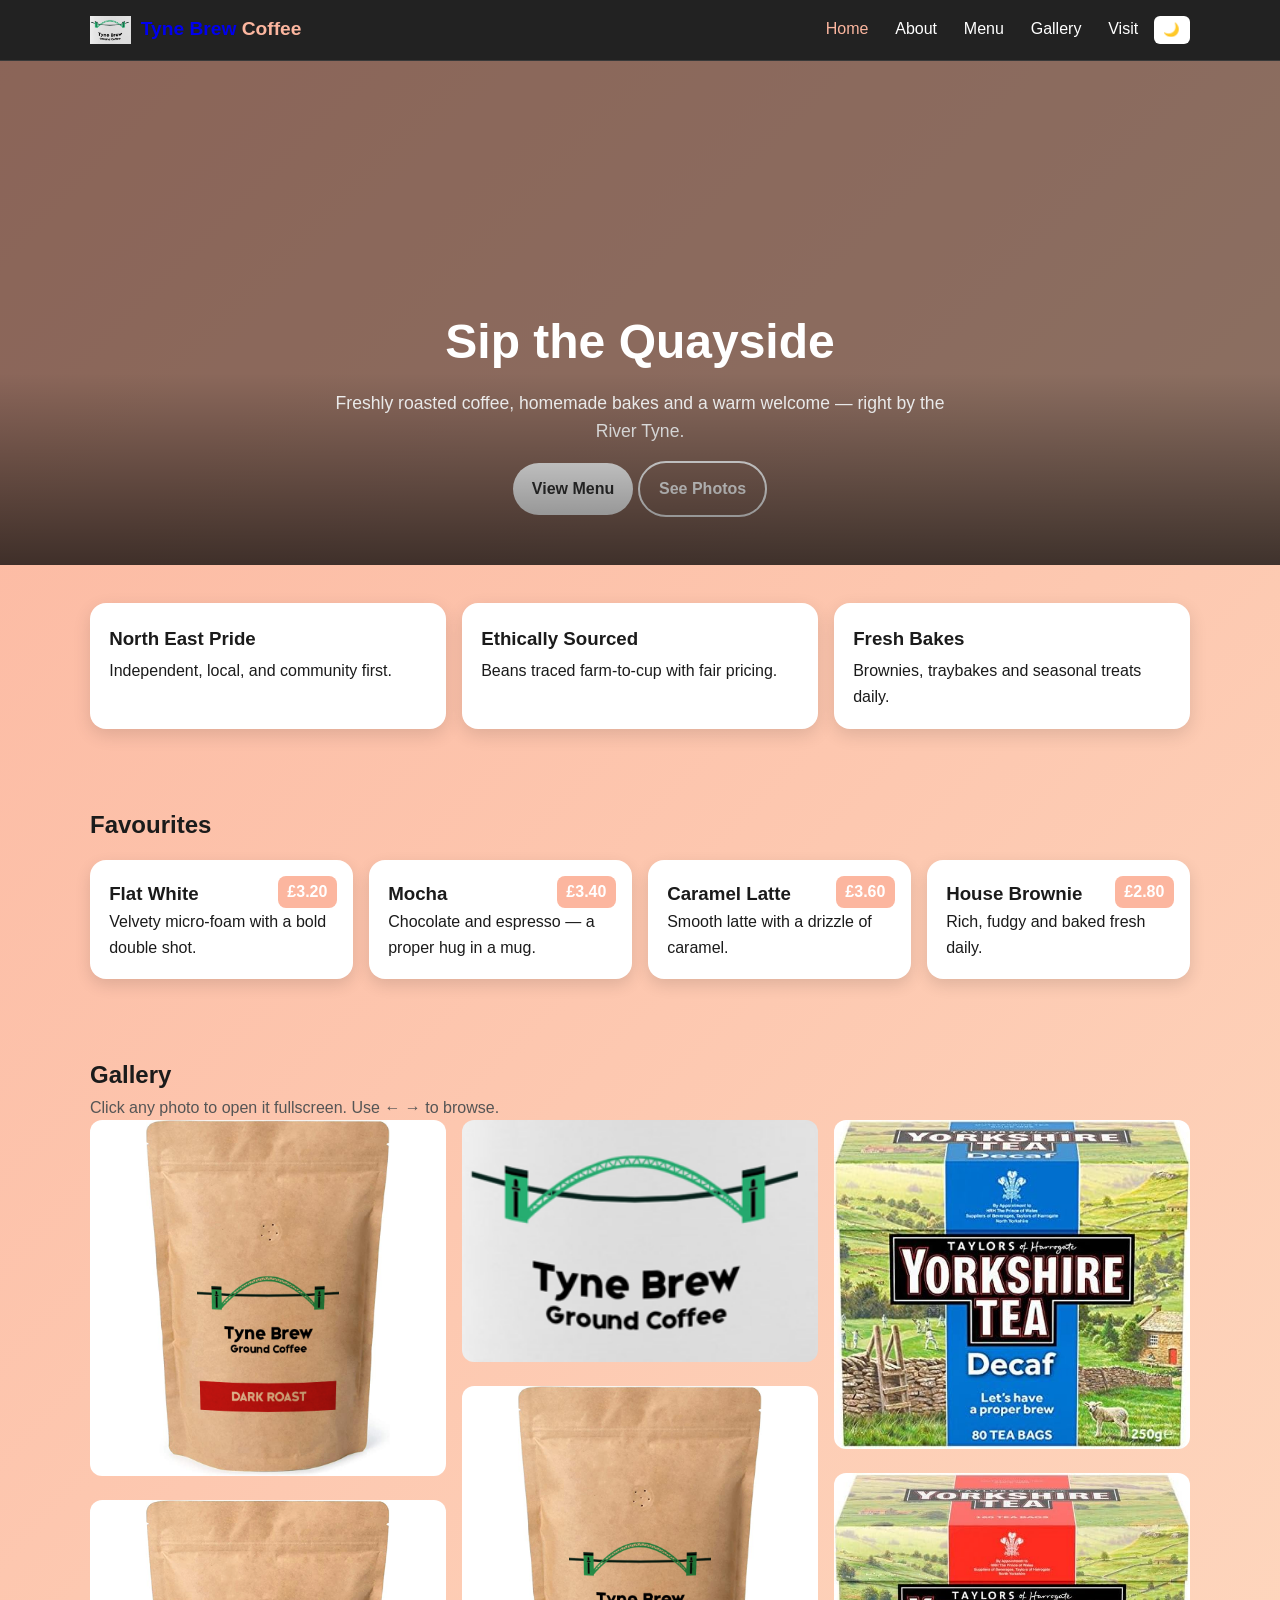
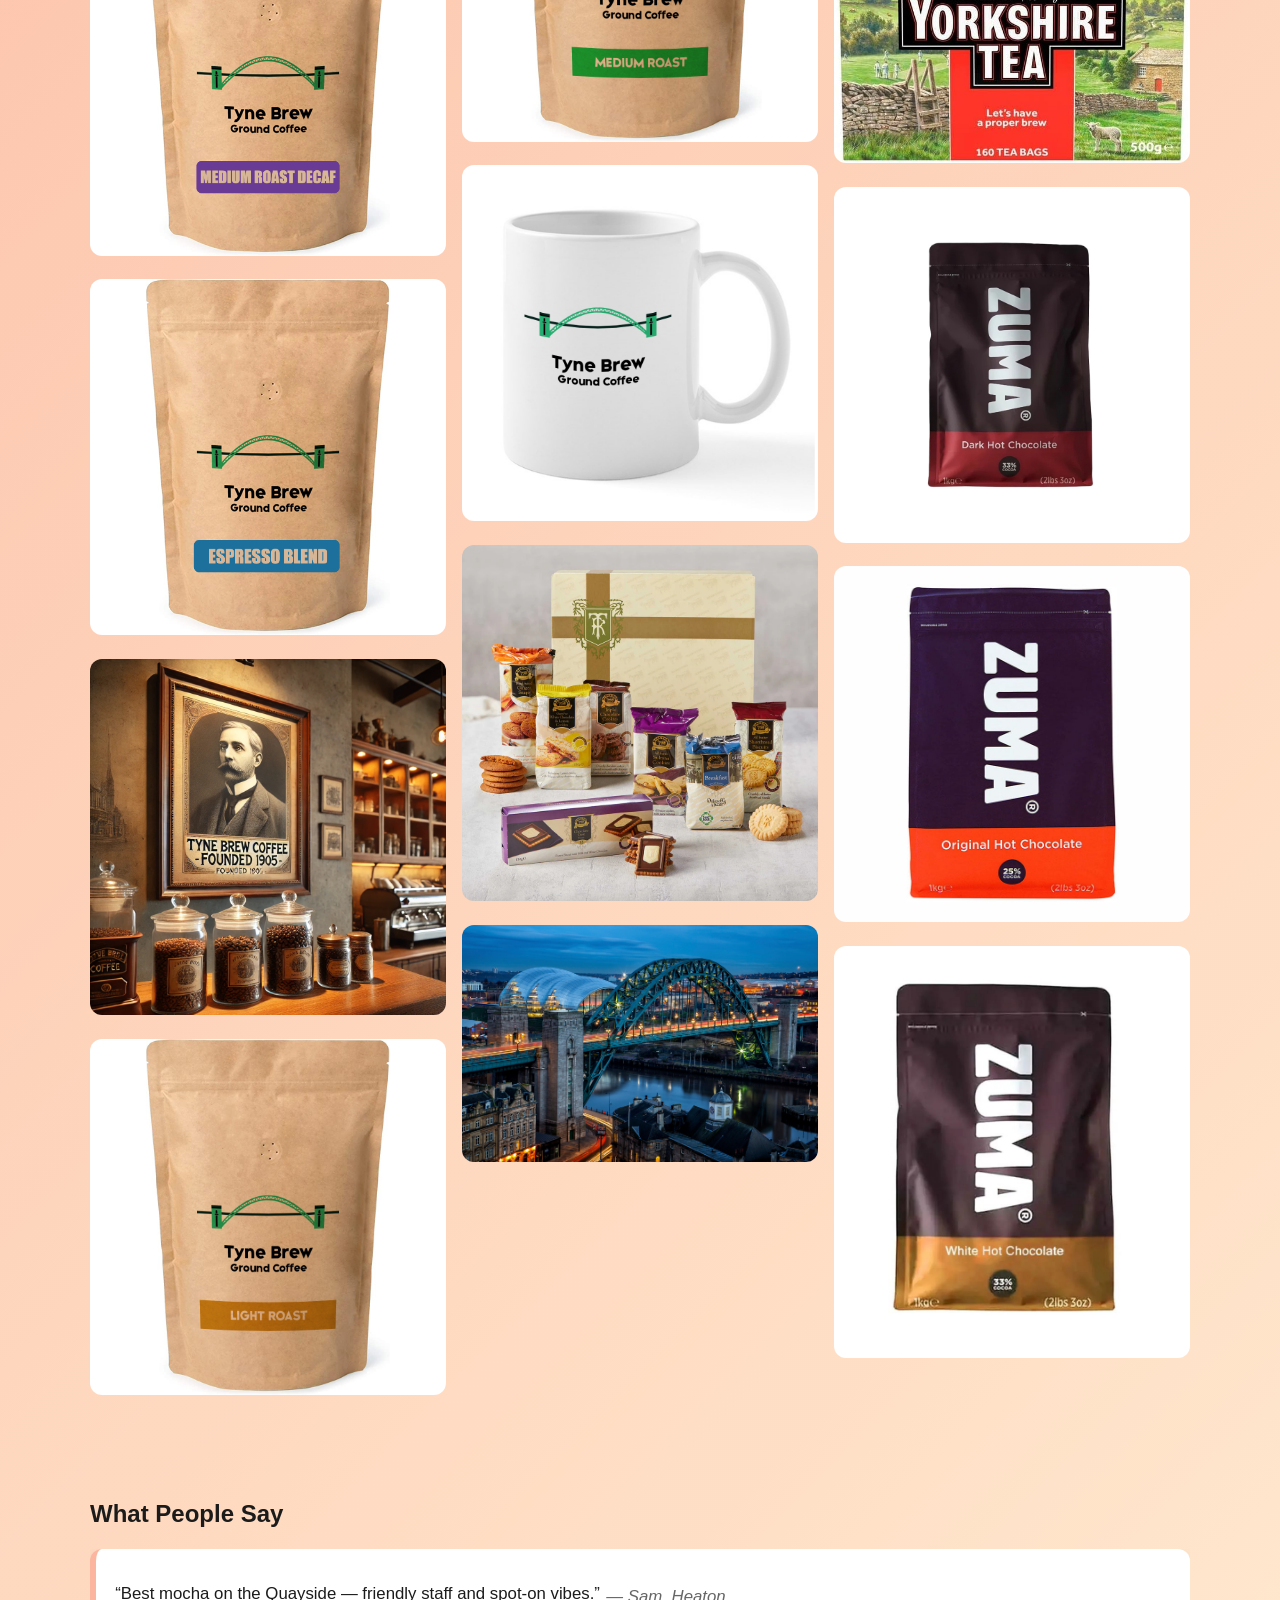
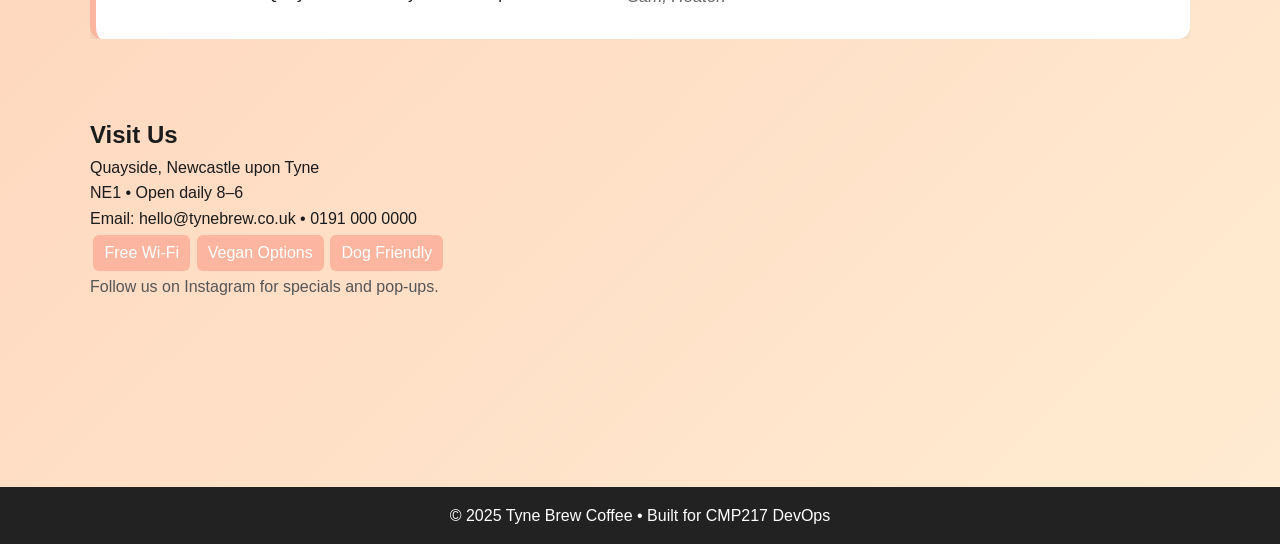
==== index.html @ 35b34dc0 "Initial commit - CMP217 Tyne Brew Coffee site" ====
<!DOCTYPE html>
<html lang="en-GB">
<head>
  <meta charset="utf-8" />
  <meta name="viewport" content="width=device-width,initial-scale=1" />
  <title>Tyne Brew Coffee</title>
  <meta name="description" content="Tyne Brew Coffee — specialty coffee, homemade bakes and a warm welcome by the Tyne." />
  <link rel="stylesheet" href="assets/style.css" />
  <script defer src="assets/app.js"></script>
</head>
<body>
  <header class="site-header">
    <div class="wrap head">
      <a class="logo" href="index.html">
        <img src="images/logo.png" alt="Tyne Brew Coffee logo" class="logo-img">
        <span>Tyne Brew <strong>Coffee</strong></span>
      </a>
      <nav class="nav">
        <a href="index.html" class="active">Home</a>
        <a href="about.html">About</a>
        <a href="#menu">Menu</a>
        <a href="#gallery">Gallery</a>
        <a href="#visit">Visit</a>
        <button id="themeToggle" aria-label="Toggle theme" title="Toggle light/dark">🌙</button>
      </nav>
    </div>
  </header>

  <!-- change the file below to any image you fancy from /images -->
  <section class="hero" style="--hero:url('images/tyne_bridge.png')">
    <div class="wrap hero-inner">
      <h1>Sip the Quayside</h1>
      <p>Freshly roasted coffee, homemade bakes and a warm welcome — right by the River Tyne.</p>
      <div class="cta">
        <a href="#menu" class="btn btn-primary">View Menu</a>
        <a href="#gallery" class="btn btn-ghost">See Photos</a>
      </div>
    </div>
    <div class="gradient"></div>
  </section>

  <main>
    <!-- highlights -->
    <section class="section highlights">
      <div class="wrap grid-3">
        <article class="pill"><h3>North East Pride</h3><p>Independent, local, and community first.</p></article>
        <article class="pill"><h3>Ethically Sourced</h3><p>Beans traced farm-to-cup with fair pricing.</p></article>
        <article class="pill"><h3>Fresh Bakes</h3><p>Brownies, traybakes and seasonal treats daily.</p></article>
      </div>
    </section>

    <!-- menu -->
    <section id="menu" class="section menu">
      <div class="wrap">
        <h2>Favourites</h2>
        <div class="cards">
          <article class="card">
            <h3>Flat White</h3><p>Velvety micro-foam with a bold double shot.</p><span class="price">£3.20</span>
          </article>
          <article class="card">
            <h3>Mocha</h3><p>Chocolate and espresso — a proper hug in a mug.</p><span class="price">£3.40</span>
          </article>
          <article class="card">
            <h3>Caramel Latte</h3><p>Smooth latte with a drizzle of caramel.</p><span class="price">£3.60</span>
          </article>
          <article class="card">
            <h3>House Brownie</h3><p>Rich, fudgy and baked fresh daily.</p><span class="price">£2.80</span>
          </article>
        </div>
      </div>
    </section>

    <!-- gallery (auto-built by app.js using your filenames) -->
    <section id="gallery" class="section gallery">
      <div class="wrap">
        <h2>Gallery</h2>
        <p class="muted">Click any photo to open it fullscreen. Use ← → to browse.</p>
        <div id="galleryGrid" class="masonry"></div>
      </div>
    </section>

    <!-- testimonials (simple slider) -->
    <section class="section testimonials">
      <div class="wrap">
        <h2>What People Say</h2>
        <div class="slider" id="quoteSlider" aria-live="polite">
          <blockquote>“Best mocha on the Quayside — friendly staff and spot-on vibes.” <cite>— Sam, Heaton</cite></blockquote>
          <blockquote>“Proper lush brownies. Perfect post-walk treat with the dog.” <cite>— Aisha, Jesmond</cite></blockquote>
          <blockquote>“Consistently good espresso and comfy seating to work from.” <cite>— Mark, Ouseburn</cite></blockquote>
        </div>
      </div>
    </section>

    <!-- visit -->
    <section id="visit" class="section visit">
      <div class="wrap visit-inner">
        <div>
          <h2>Visit Us</h2>
          <p>Quayside, Newcastle upon Tyne<br/>NE1 • Open daily 8–6</p>
          <p>Email: hello@tynebrew.co.uk • 0191 000 0000</p>
          <div class="badges"><span>Free Wi-Fi</span><span>Vegan Options</span><span>Dog Friendly</span></div>
          <p class="muted">Follow us on Instagram for specials and pop-ups.</p>
        </div>
        <iframe class="map" title="Map" loading="lazy"
          src="https://www.openstreetmap.org/export/embed.html?bbox=-1.617%2C54.969%2C-1.595%2C54.978&layer=mapnik"></iframe>
      </div>
    </section>
  </main>

  <footer class="site-footer">
    <div class="wrap">
      <p>© 2025 Tyne Brew Coffee • Built for CMP217 DevOps</p>
    </div>
  </footer>

  <!-- lightbox -->
  <div id="lightbox" class="lightbox" aria-hidden="true">
    <button class="lb-btn close" aria-label="Close">×</button>
    <button class="lb-btn prev" aria-label="Previous">‹</button>
    <img id="lbImg" alt="Coffee photo" />
    <button class="lb-btn next" aria-label="Next">›</button>
  </div>
</body>
</html>
---- assets/style.css ----
/* base */
*{margin:0;padding:0;box-sizing:border-box}
body{font-family:"Segoe UI",Tahoma,Geneva,Verdana,sans-serif;background:linear-gradient(135deg,#fcb69f,#ffecd2);color:#1b1b1b;line-height:1.6}
.wrap{width:min(1100px,92%);margin:0 auto}
a{text-decoration:none}

/* header */
.site-header{background:#222;color:#fff;position:sticky;top:0;z-index:1000;border-bottom:1px solid rgba(255,255,255,.1)}
.head{display:flex;justify-content:space-between;align-items:center;padding:.9rem 0}
.logo{display:flex;align-items:center;gap:.6rem;font-weight:800;font-size:1.2rem}
.logo-img{height:28px;width:auto}
.logo strong{color:#fcb69f}
.nav a{margin:0 .7rem;color:#fff;transition:.25s}
.nav a.active,.nav a:hover{color:#fcb69f}
.nav button{background:#fff;border:none;border-radius:6px;padding:.4rem .6rem;cursor:pointer}

/* hero */
.hero,.sub-hero{min-height:56vh;display:flex;align-items:flex-end;justify-content:center;text-align:center;color:#fff;background-size:cover;background-position:center;position:relative}
.hero::before,.sub-hero::before{content:"";position:absolute;inset:0;background:rgba(0,0,0,.45)}
.hero-inner,.sub-hero-inner{position:relative;padding:3rem 1rem}
.hero h1,.sub-hero h1{font-size:3rem;margin-bottom:.5rem}
.hero p,.sub-hero p{font-size:1.1rem;max-width:620px;margin:0 auto}
.btn{display:inline-block;margin-top:1rem;padding:.8rem 1.2rem;border-radius:30px;font-weight:600;transition:.25s}
.btn-primary{background:#fff;color:#333}.btn-primary:hover{background:#fcb69f;color:#fff}
.btn-ghost{border:2px solid #fff;color:#fff}.btn-ghost:hover{background:#fff;color:#333}
.gradient{position:absolute;inset:auto 0 0 0;height:38%;background:linear-gradient(180deg,transparent,rgba(0,0,0,.55))}

/* sections */
.section{padding:2.4rem 0}
.muted{color:#555}

/* highlights & values */
.grid-3{display:grid;grid-template-columns:repeat(auto-fit,minmax(220px,1fr));gap:1rem}
.pill{background:#fff;border-radius:16px;padding:1.2rem;box-shadow:0 6px 18px rgba(0,0,0,.12)}
.pill h3{margin:.1rem 0 .3rem}

/* menu */
.menu .cards{display:grid;grid-template-columns:repeat(auto-fit,minmax(220px,1fr));gap:1rem;margin-top:1rem}
.card{background:#fff;border-radius:16px;padding:1.2rem;box-shadow:0 6px 16px rgba(0,0,0,.12);position:relative}
.card .price{position:absolute;top:1rem;right:1rem;background:#fcb69f;color:#fff;border-radius:8px;padding:.2rem .6rem;font-weight:700}

/* gallery masonry */
.masonry{column-count:1;column-gap:1rem}
@media(min-width:580px){.masonry{column-count:2}}
@media(min-width:900px){.masonry{column-count:3}}
.masonry img{width:100%;margin:0 0 1rem;border-radius:12px;cursor:pointer;transition:transform .2s,box-shadow .2s}
.masonry img:hover{transform:translateY(-3px);box-shadow:0 12px 24px rgba(0,0,0,.25)}

/* testimonials slider */
.testimonials h2{text-align:left}
.slider{position:relative;min-height:90px;margin-top:1rem;overflow:hidden}
.slider blockquote{opacity:0;transform:translateY(10px);transition:.4s;position:absolute;inset:0;display:flex;align-items:center}
.slider blockquote.active{opacity:1;transform:none}
blockquote{font-size:1.05rem;background:#fff;border-left:6px solid #fcb69f;padding:1rem 1.2rem;border-radius:12px;box-shadow:0 6px 16px rgba(0,0,0,.08)}
cite{display:block;margin-left:.4rem;color:#666;margin-top:.4rem}

/* visit */
.visit-inner{display:grid;grid-template-columns:1fr 1fr;gap:1.5rem}
.badges span{display:inline-block;background:#fcb69f;color:#fff;padding:.35rem .7rem;margin:.2rem;border-radius:6px}
.map{width:100%;height:300px;border:0;border-radius:12px}

/* about page */
.grid-2{display:grid;grid-template-columns:1.1fr .9fr;gap:1.4rem}
.founder{display:grid;gap:.8rem;align-content:start}
.founder img{width:100%;border-radius:14px;box-shadow:0 10px 24px rgba(0,0,0,.18)}
.founder-card{background:#fff;border-radius:14px;padding:1rem;box-shadow:0 6px 16px rgba(0,0,0,.12)}
.timeline h2{margin-bottom:.6rem}
.steps{list-style:none;margin-top:.6rem;display:grid;gap:.6rem}
.steps li{background:#fff;border-radius:12px;padding:.9rem 1rem;position:relative;box-shadow:0 4px 12px rgba(0,0,0,.08)}
.step-dot{position:absolute;left:-10px;top:1.1rem;height:14px;width:14px;border-radius:50%;background:#fcb69f}

/* lightbox */
.lightbox{position:fixed;inset:0;background:rgba(0,0,0,.9);display:none;align-items:center;justify-content:center;z-index:2000}
.lightbox img{max-width:92vw;max-height:82vh;border-radius:12px;box-shadow:0 8px 24px rgba(0,0,0,.5)}
.lb-btn{position:absolute;background:rgba(255,255,255,.2);border:none;color:#fff;font-size:2rem;padding:.4rem .8rem;cursor:pointer;border-radius:8px;backdrop-filter:blur(6px)}
.lb-btn:hover{background:rgba(255,255,255,.35)}
.lb-btn.close{top:20px;right:20px}.lb-btn.prev{left:20px}.lb-btn.next{right:20px}

/* footer */
.site-footer{background:#222;color:#fff;text-align:center;padding:1rem;margin-top:2rem}

/* light mode */
.light-mode{background:linear-gradient(135deg,#fff9c4,#ffe0b2);color:#222}
.light-mode .site-footer{background:#fcb69f}
.light-mode .site-header{background:#fcb69f}
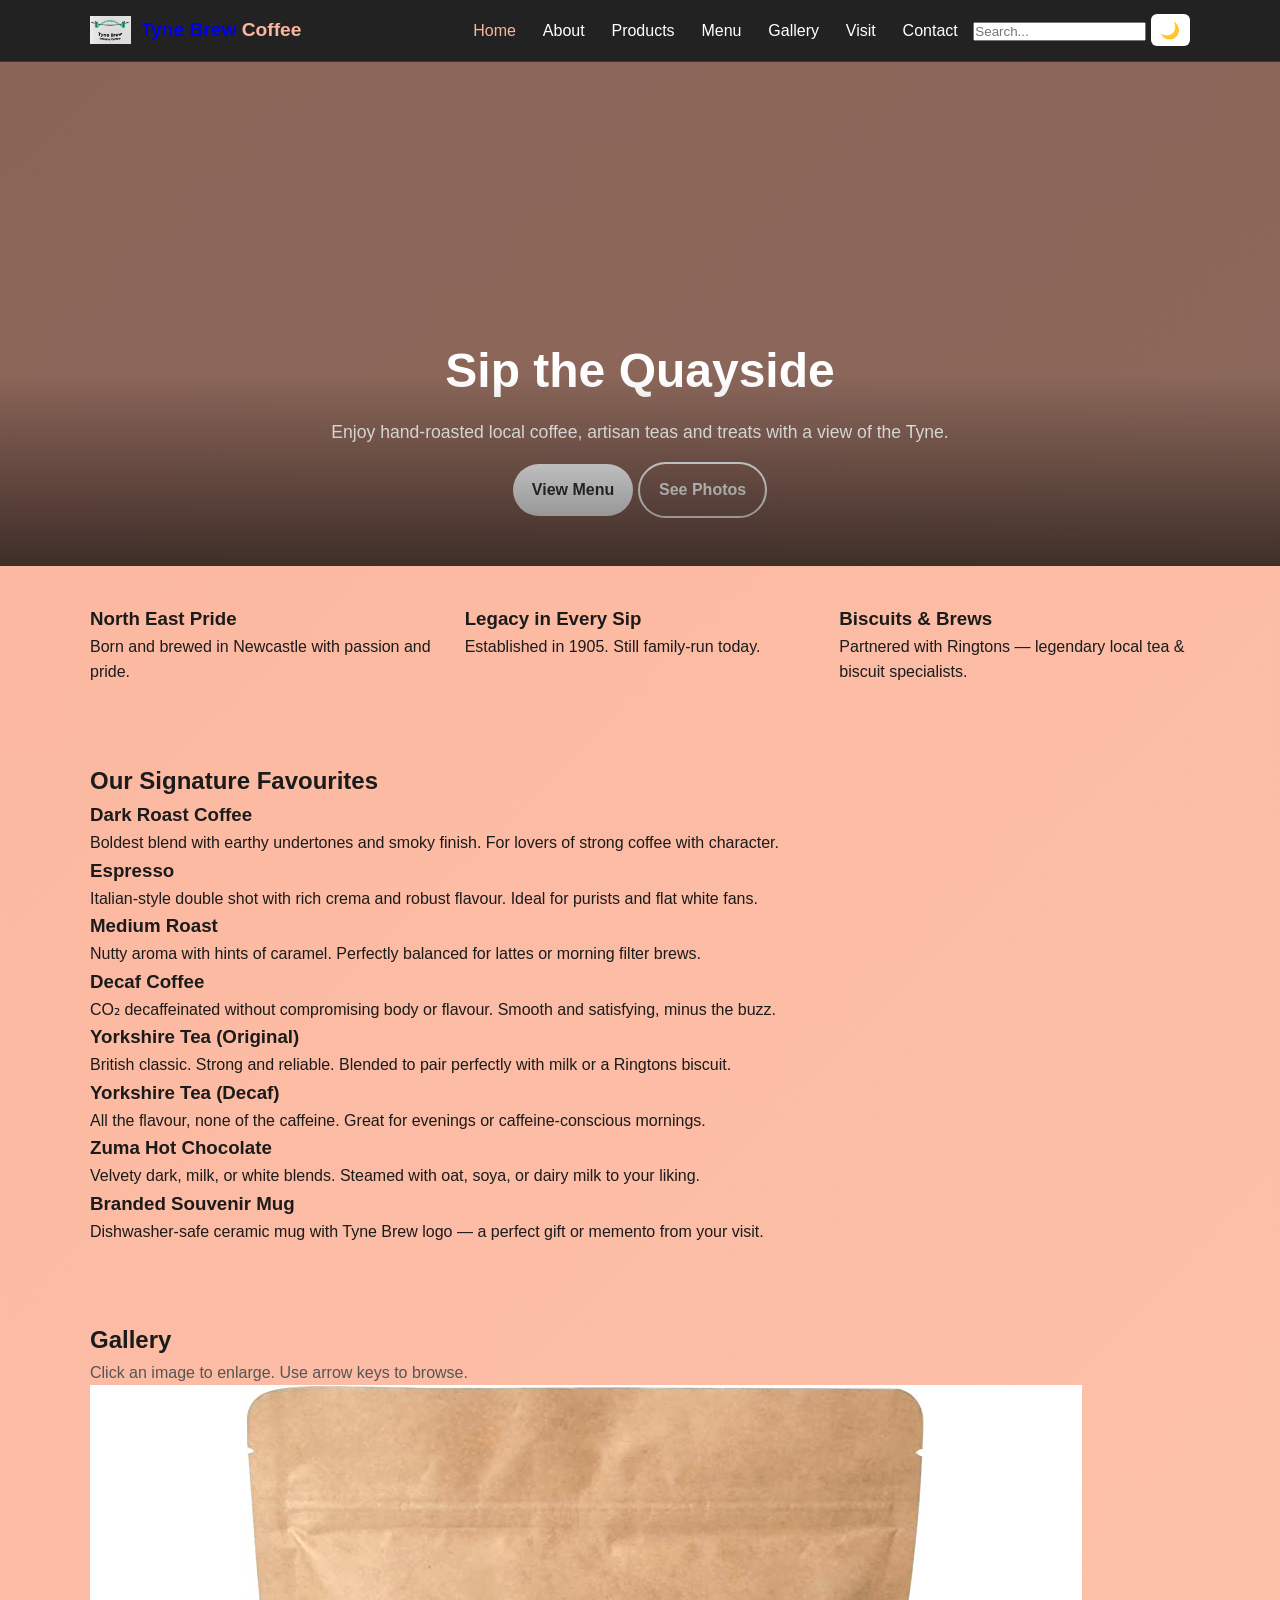
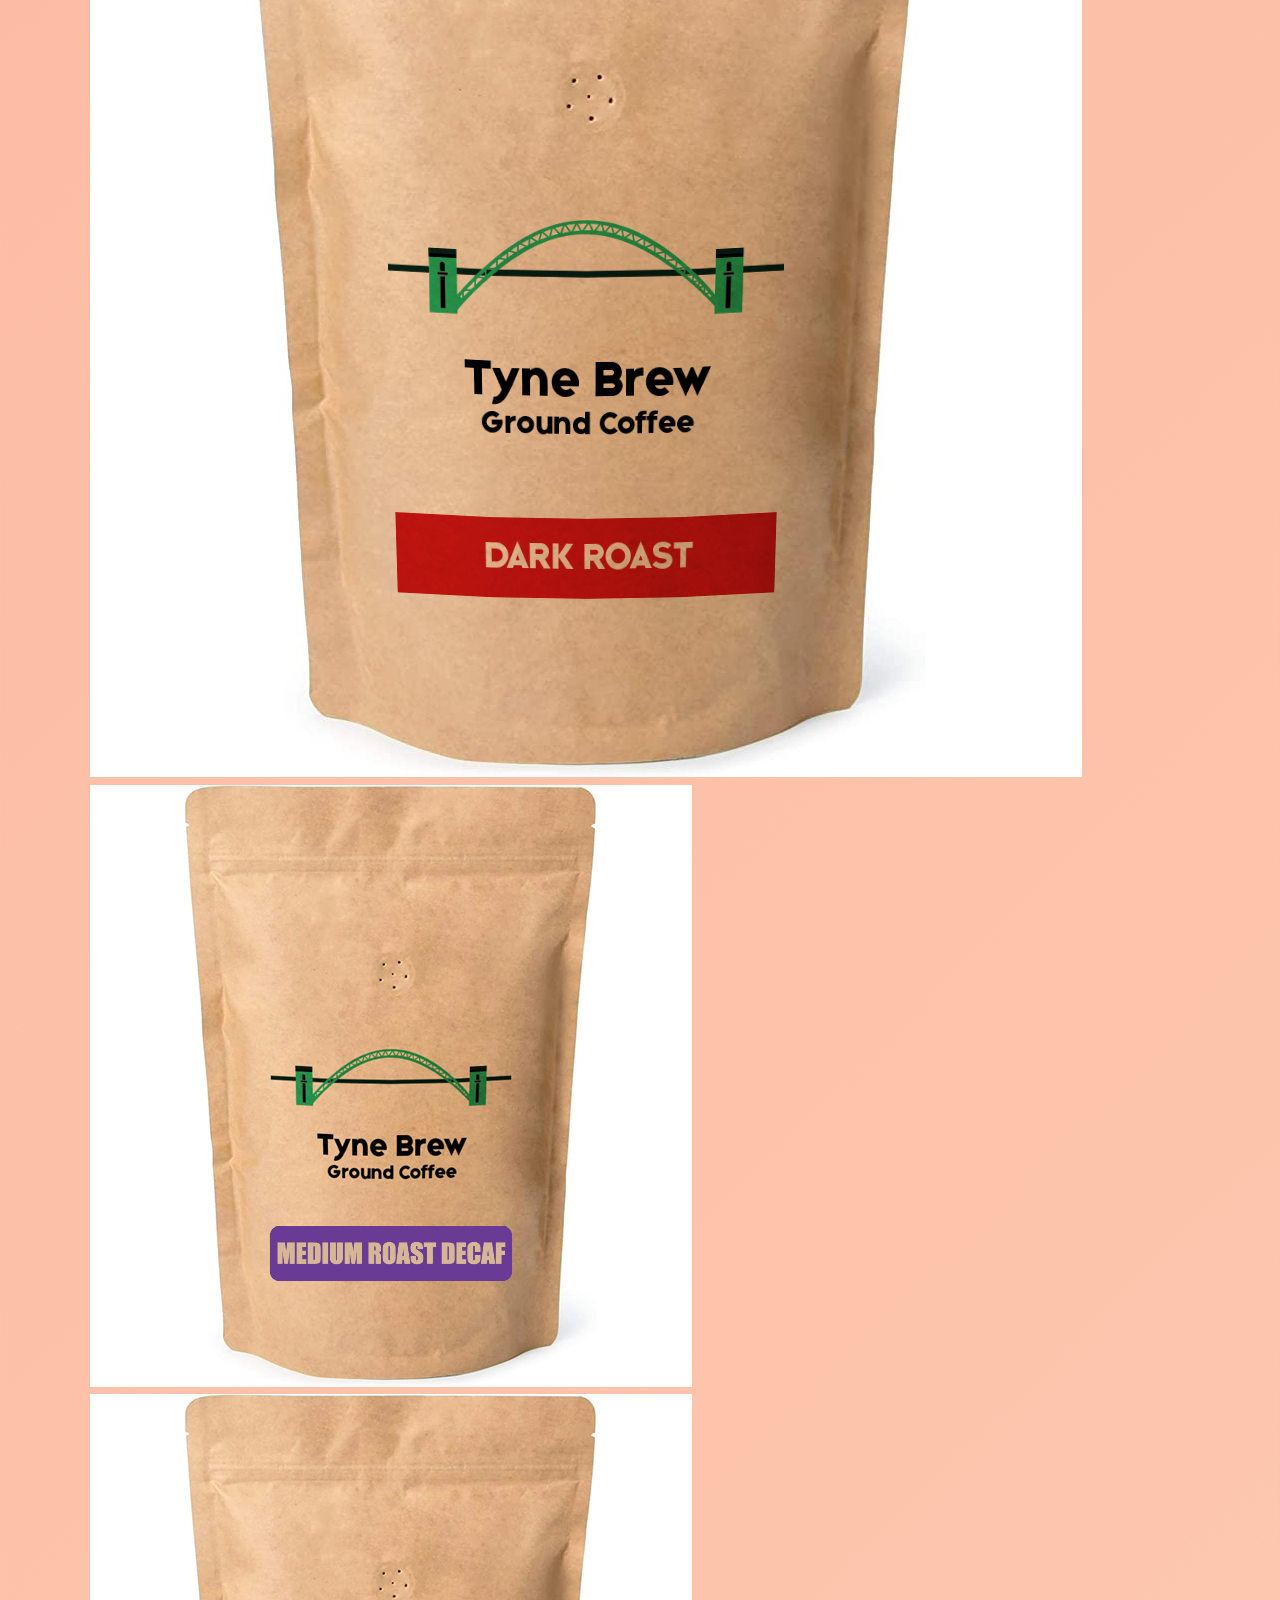
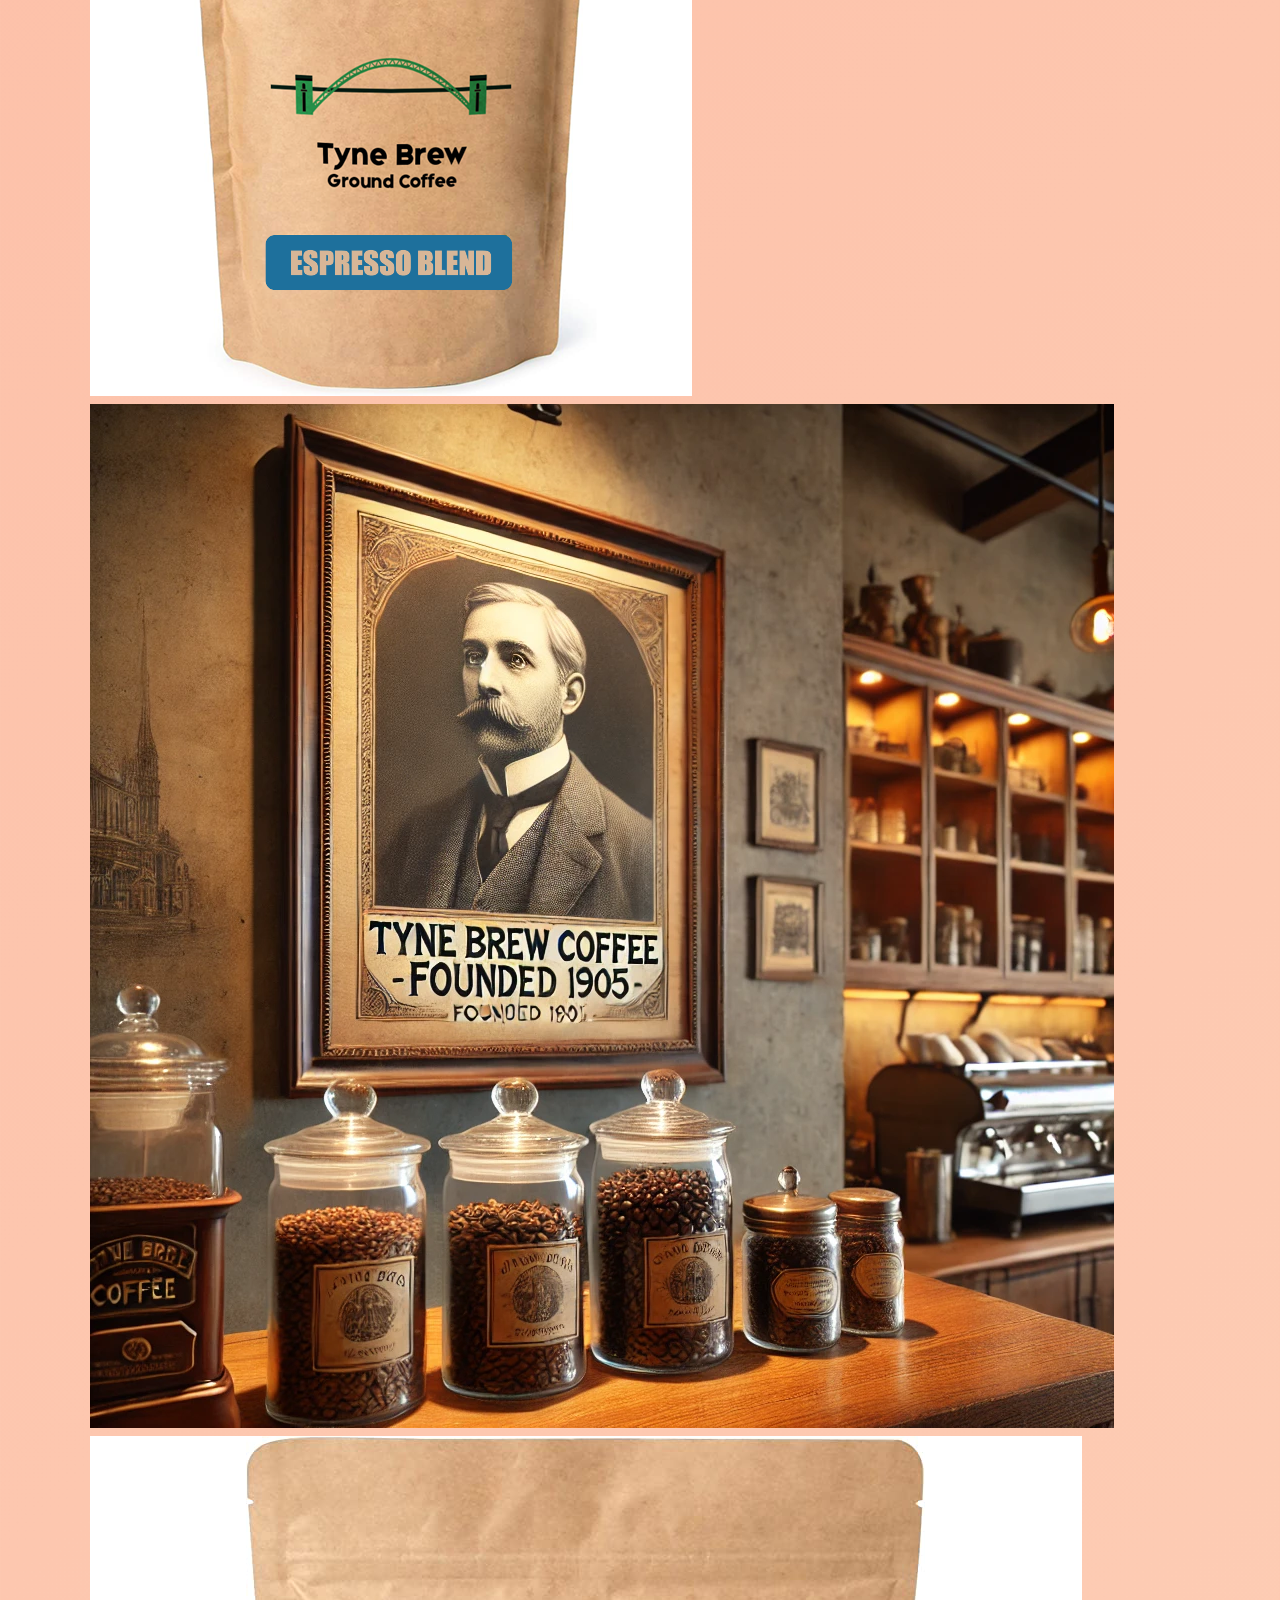
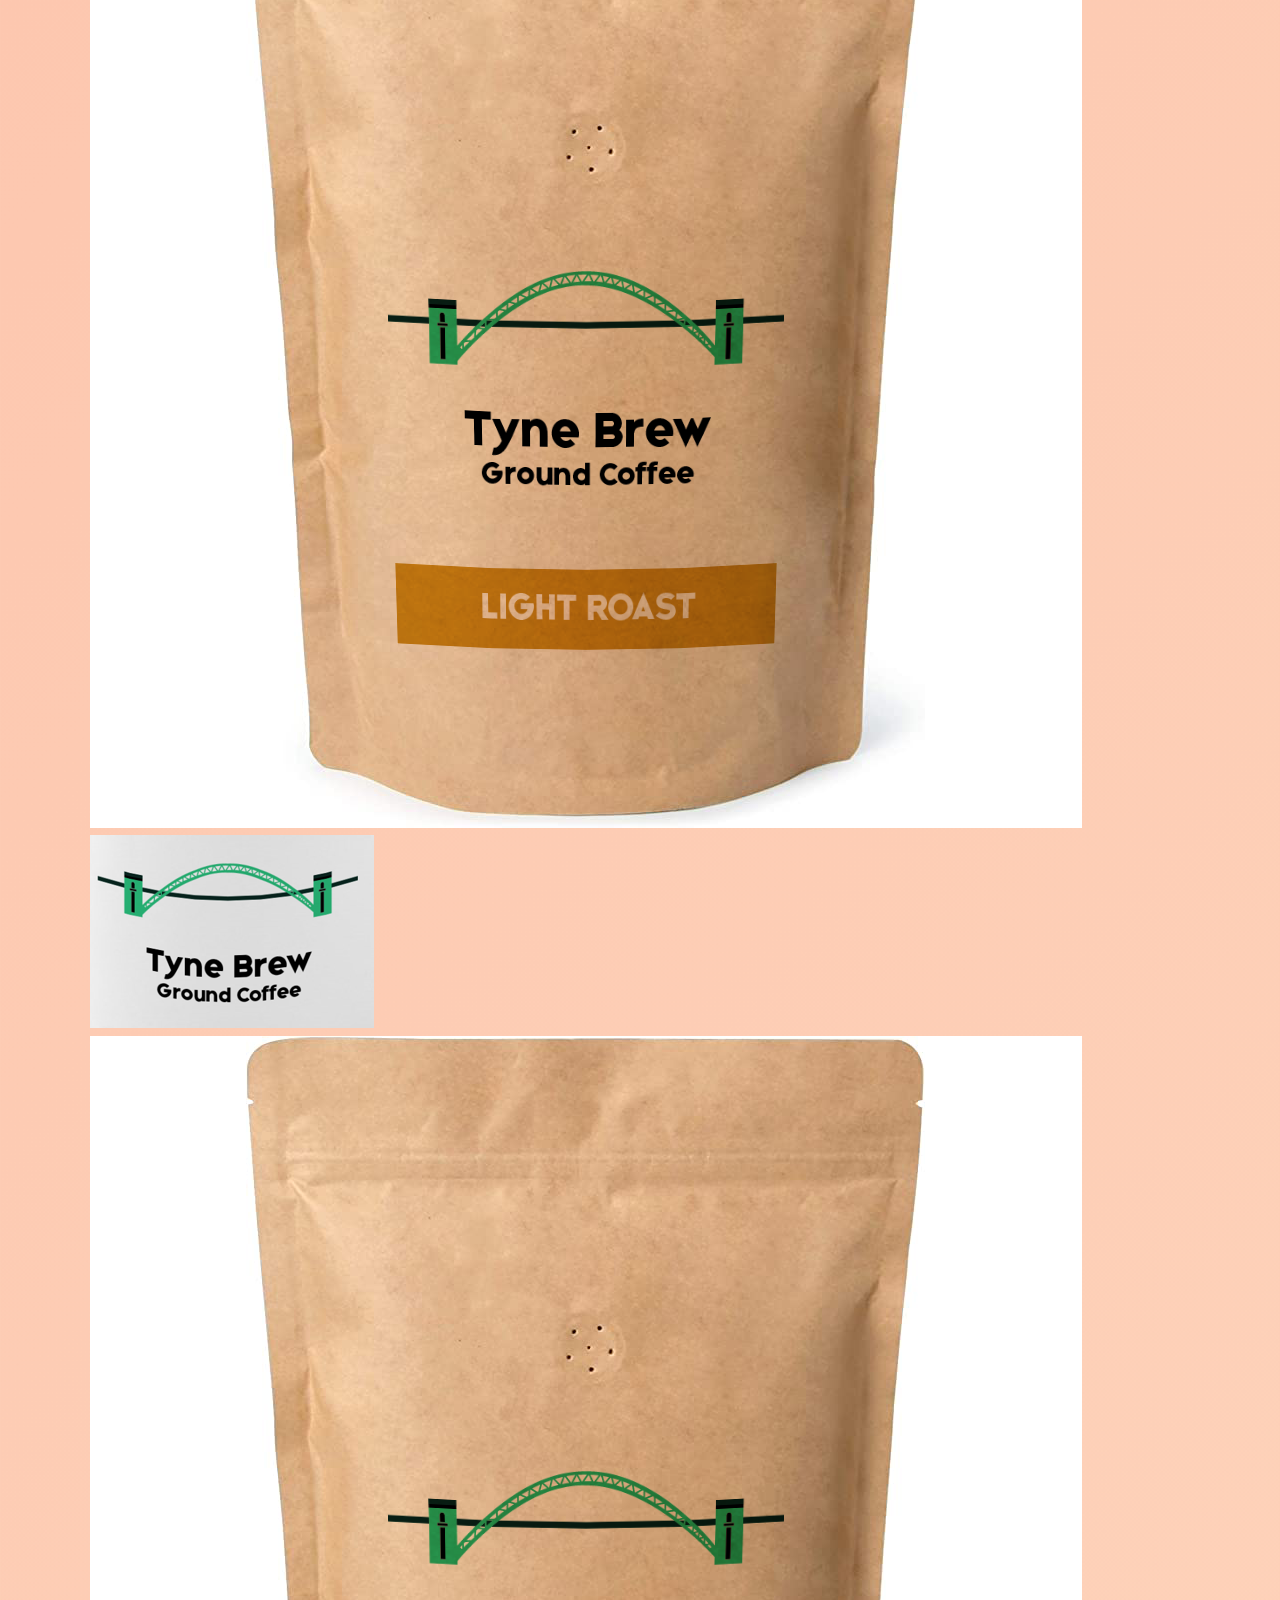
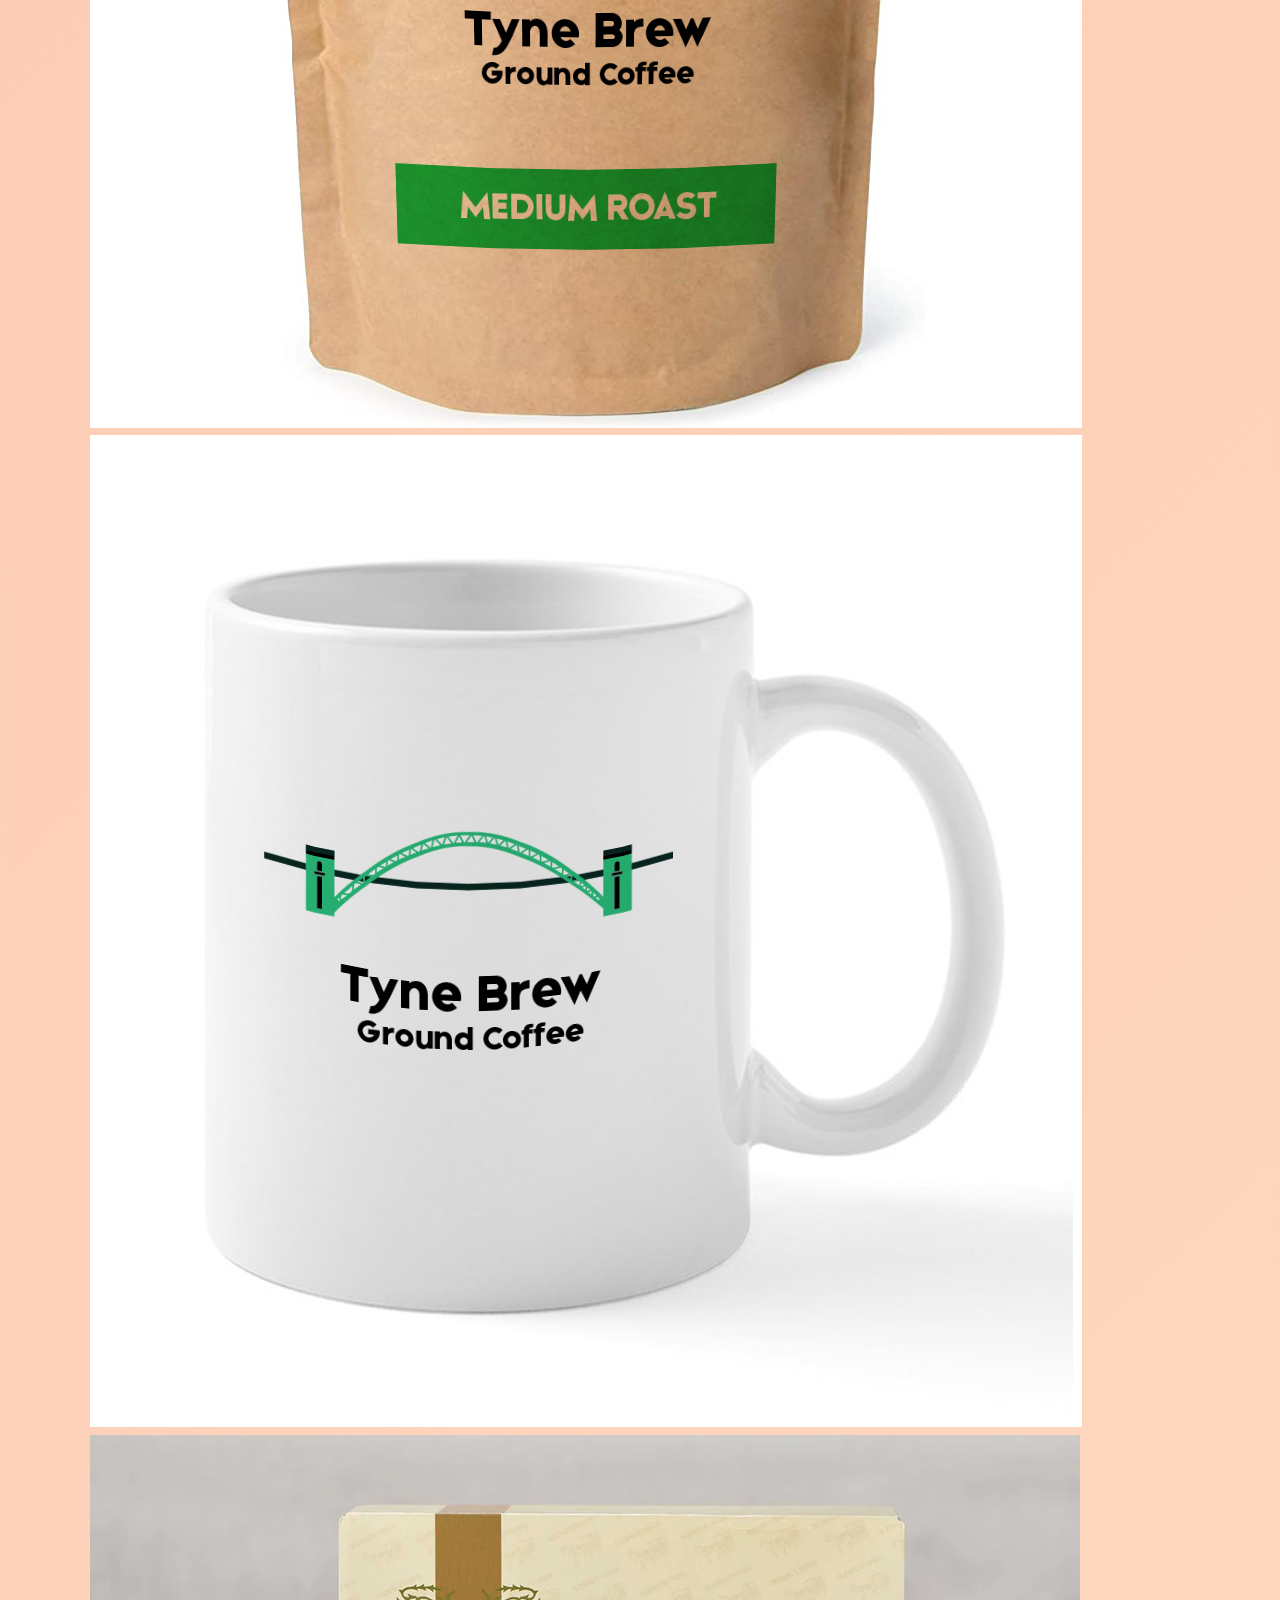
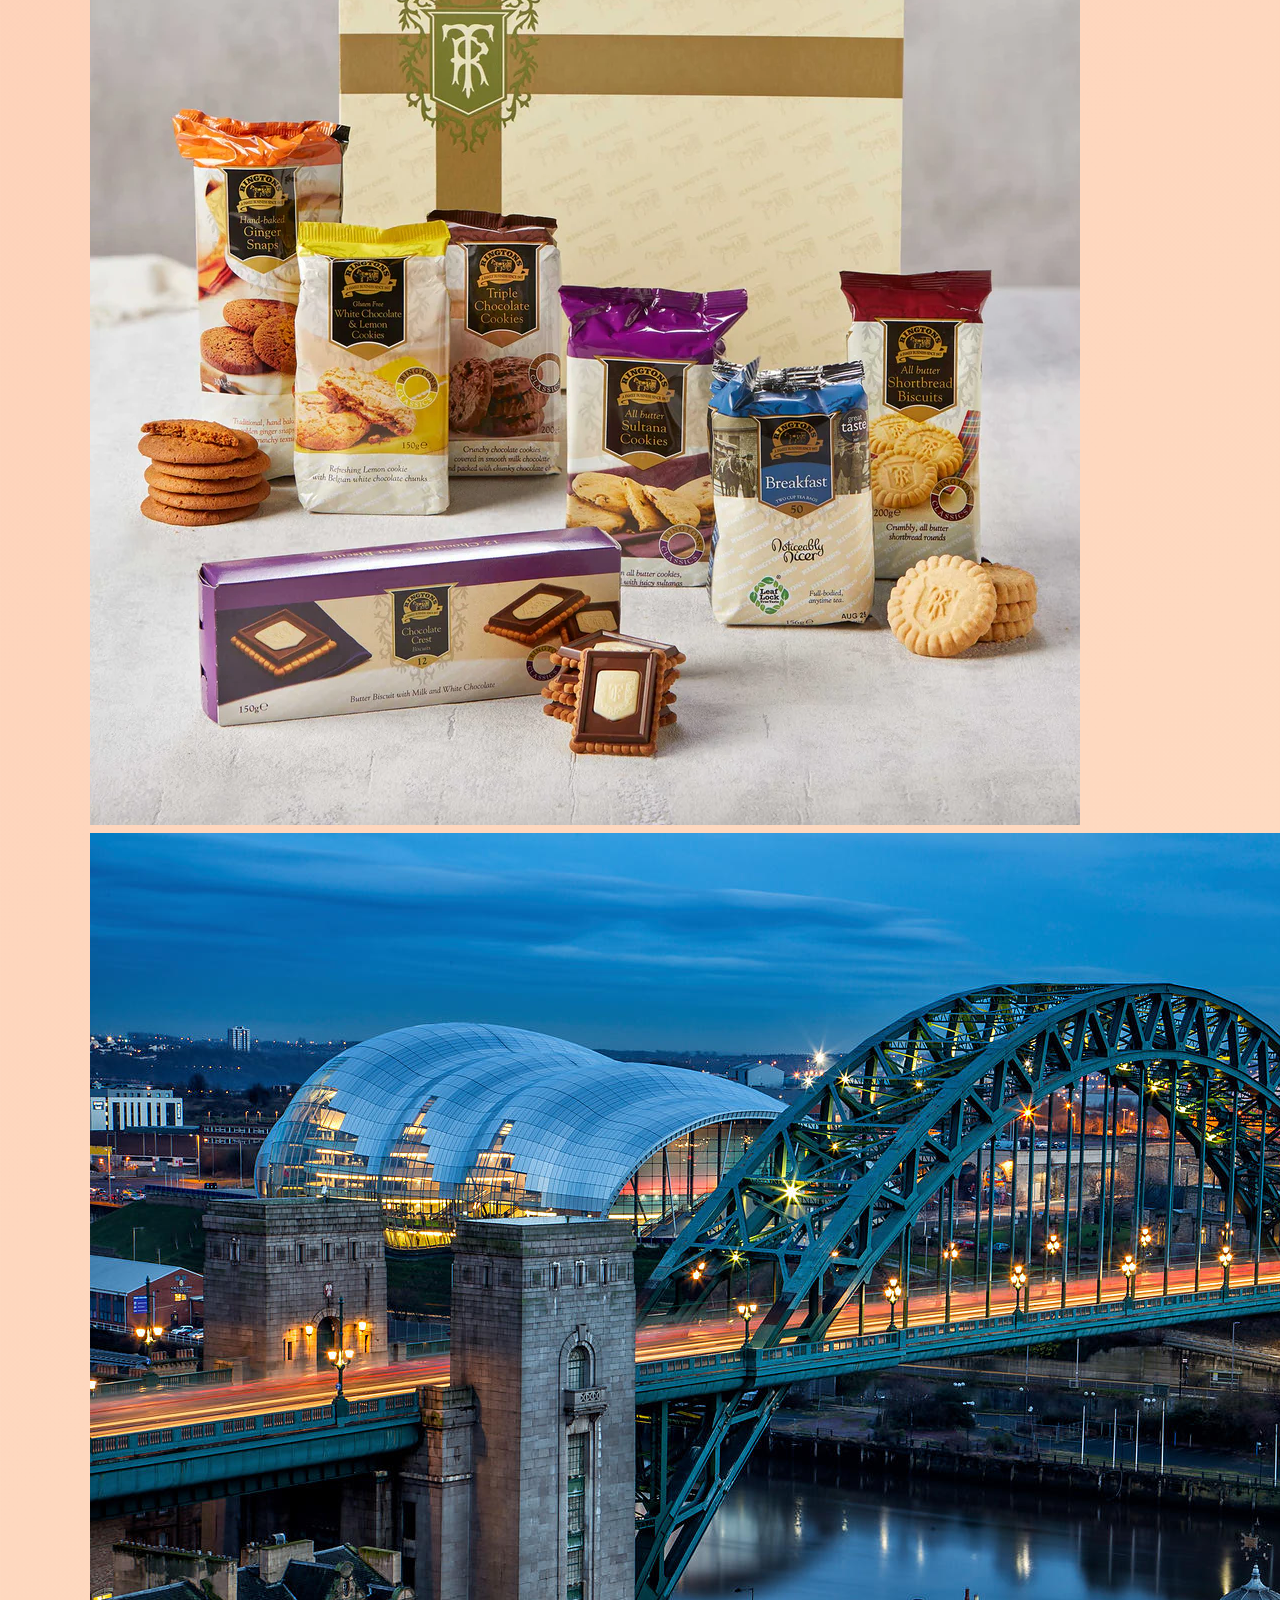
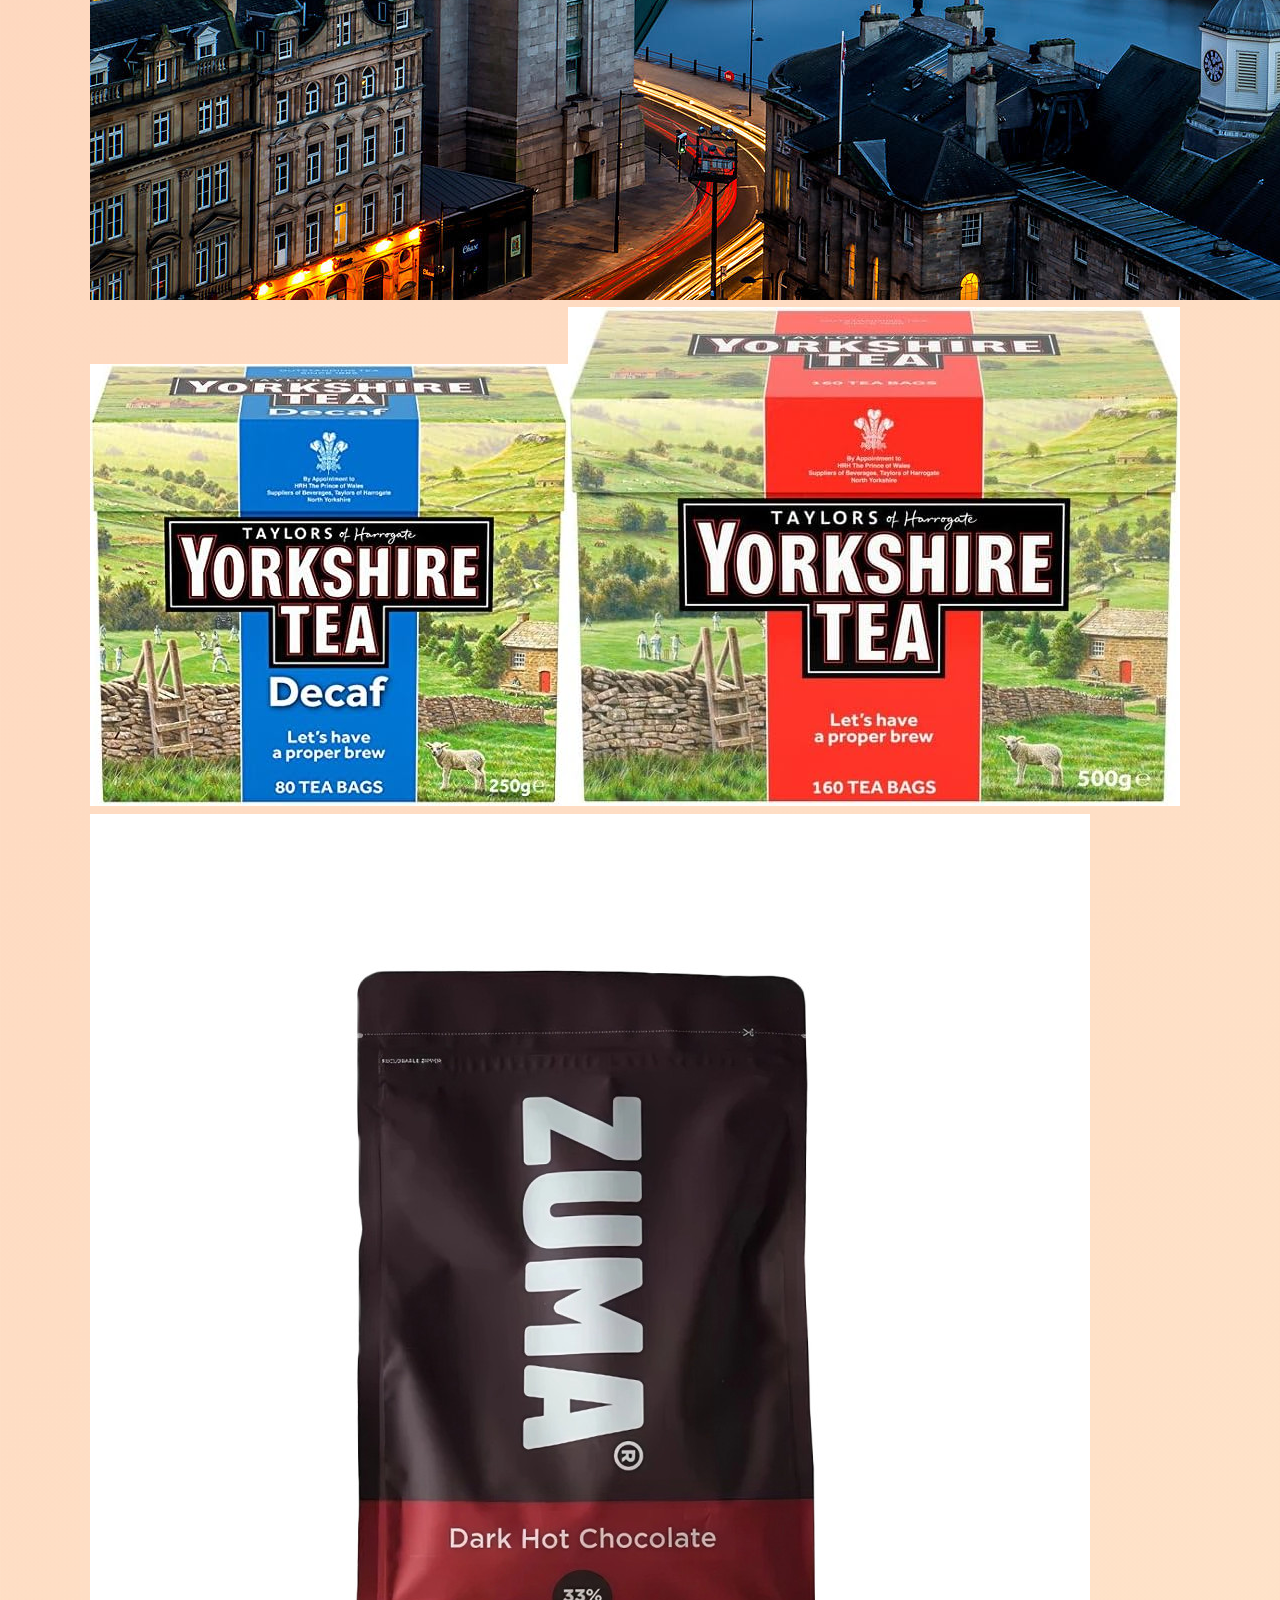
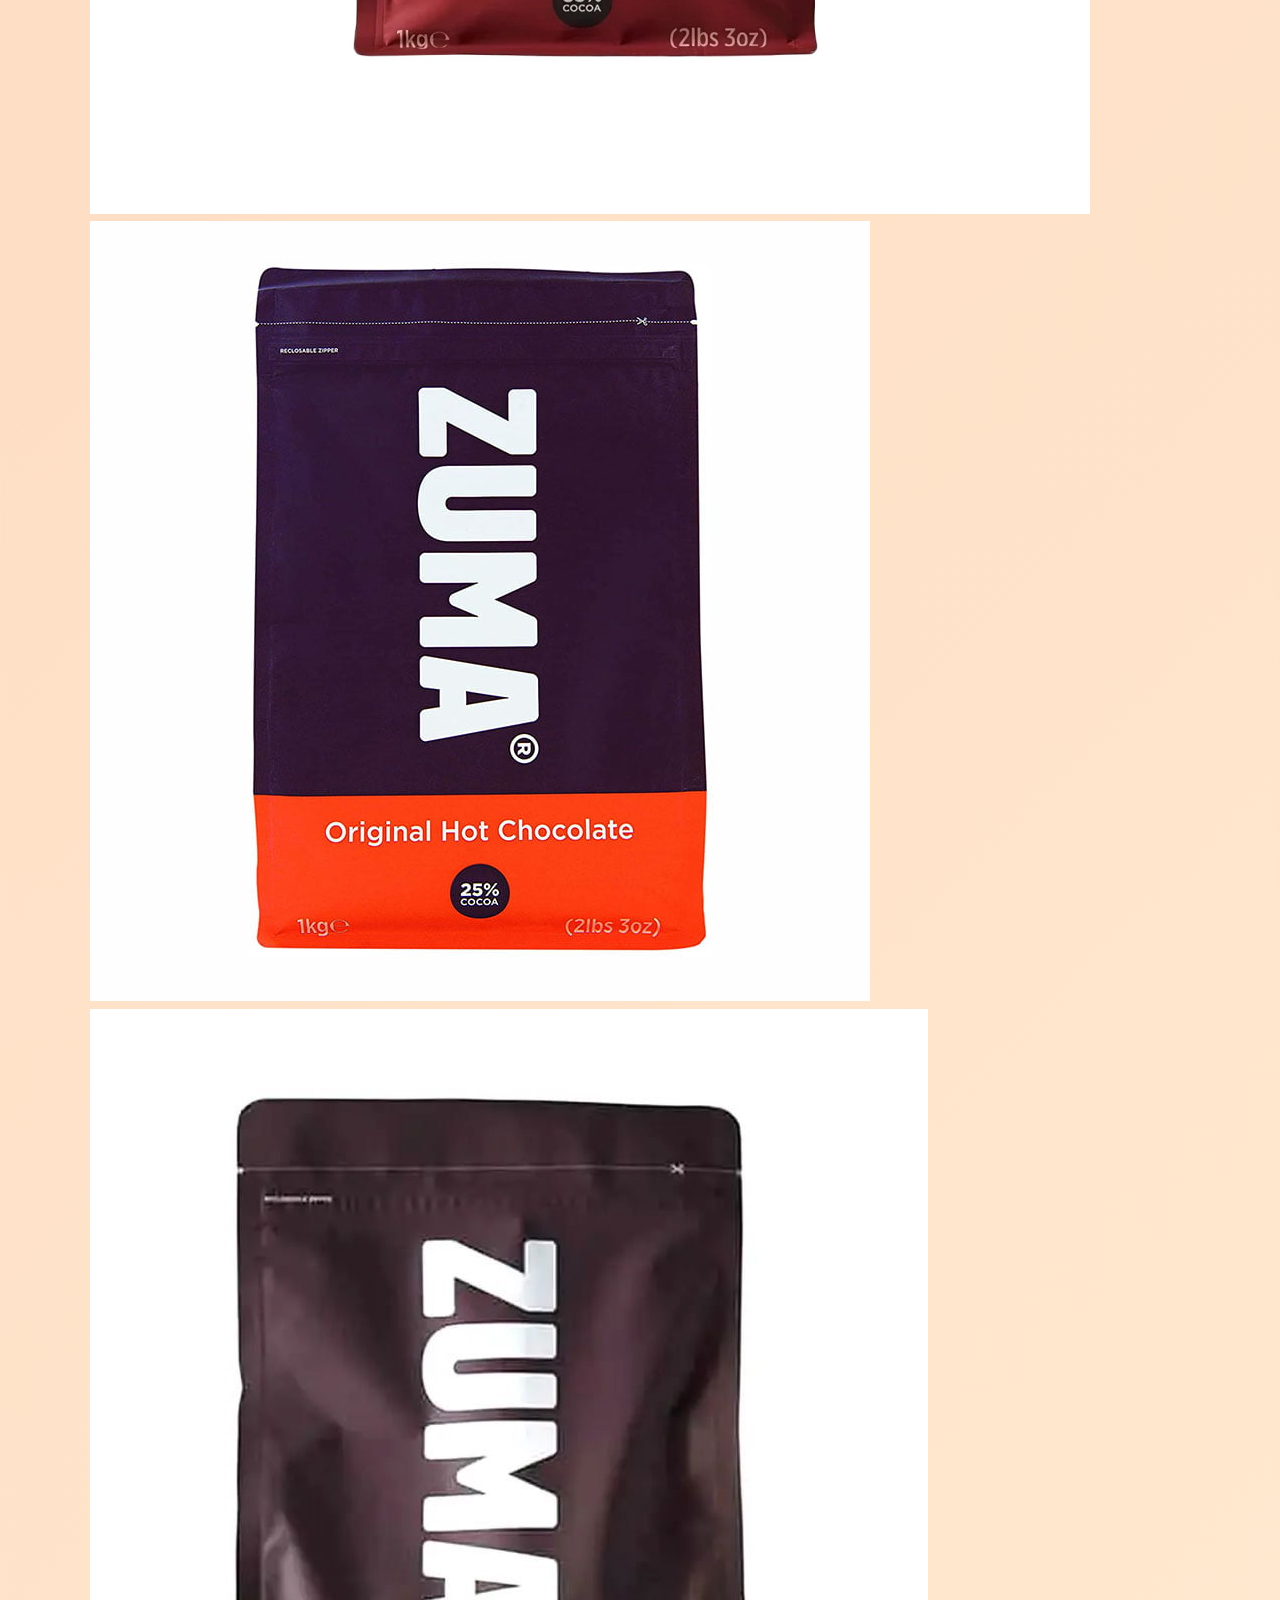
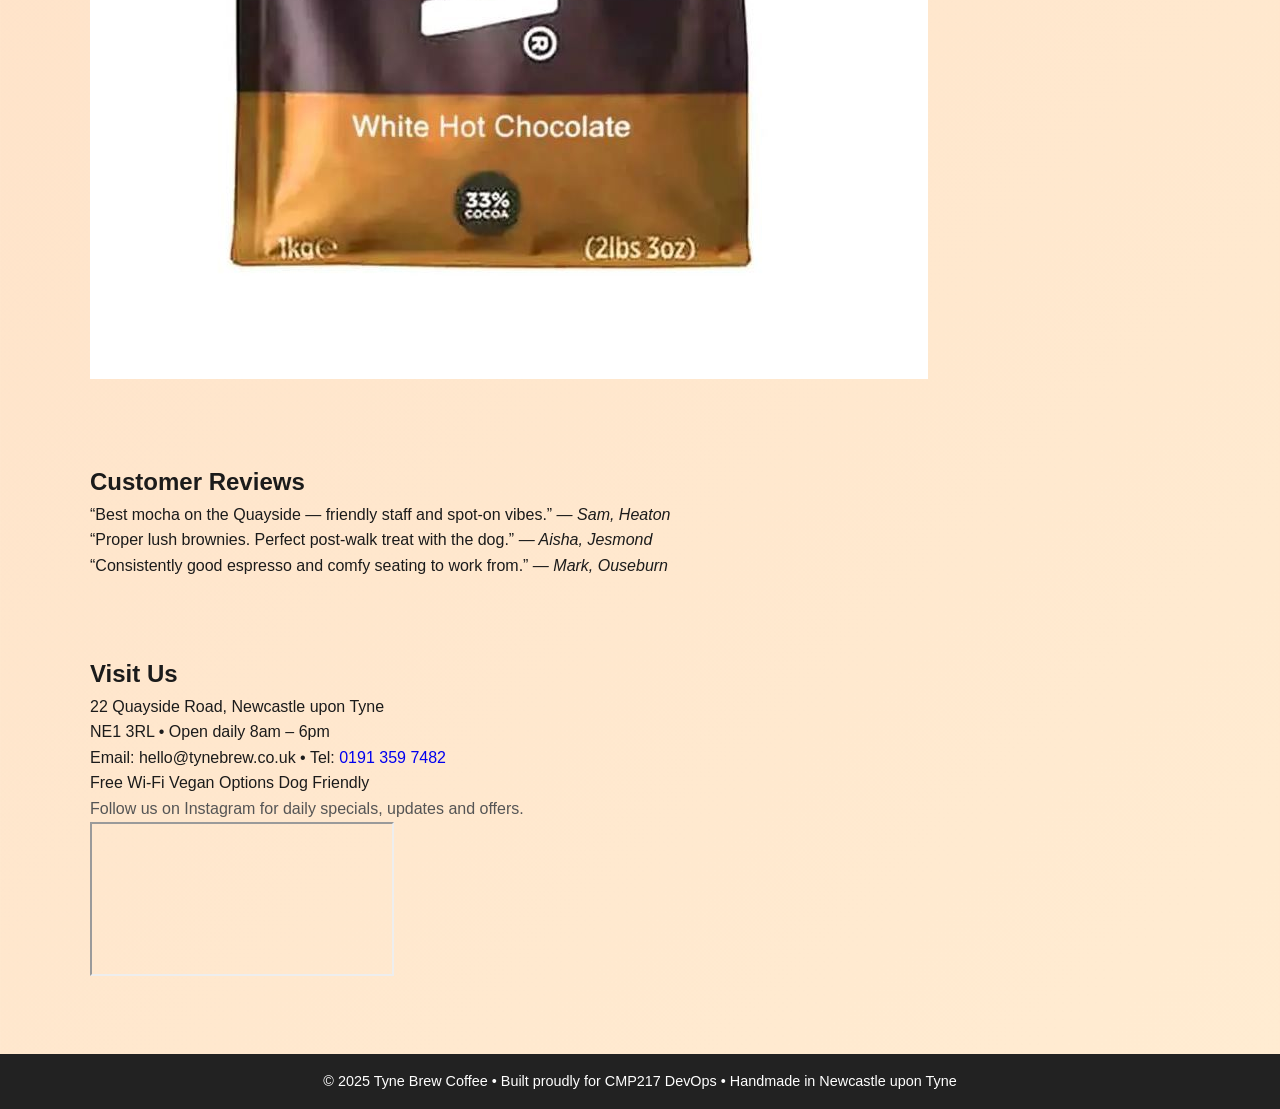
==== commit 5fed0f0e: "Final full update for Tyne Brew Coffee website" ====
--- a/index.html
+++ b/index.html
@@ -2,9 +2,9 @@
 <html lang="en-GB">
 <head>
   <meta charset="utf-8" />
-  <meta name="viewport" content="width=device-width,initial-scale=1" />
-  <title>Tyne Brew Coffee</title>
-  <meta name="description" content="Tyne Brew Coffee — specialty coffee, homemade bakes and a warm welcome by the Tyne." />
+  <meta name="viewport" content="width=device-width, initial-scale=1.0" />
+  <title>Tyne Brew Coffee | Home</title>
+  <meta name="description" content="Tyne Brew Coffee — Newcastle Quayside's finest independent coffee house, serving premium local brews, Yorkshire Tea, and exclusive Ringtons biscuits." />
   <link rel="stylesheet" href="assets/style.css" />
   <script defer src="assets/app.js"></script>
 </head>
@@ -18,19 +18,21 @@
       <nav class="nav">
         <a href="index.html" class="active">Home</a>
         <a href="about.html">About</a>
+        <a href="products.html">Products</a>
         <a href="#menu">Menu</a>
         <a href="#gallery">Gallery</a>
         <a href="#visit">Visit</a>
-        <button id="themeToggle" aria-label="Toggle theme" title="Toggle light/dark">🌙</button>
+        <a href="contact.html">Contact</a>
+        <input type="search" id="siteSearch" placeholder="Search..." aria-label="Search site" />
+        <button id="themeToggle" aria-label="Toggle light/dark mode" title="Toggle theme">🌙</button>
       </nav>
     </div>
   </header>
 
-  <!-- change the file below to any image you fancy from /images -->
   <section class="hero" style="--hero:url('images/tyne_bridge.png')">
     <div class="wrap hero-inner">
       <h1>Sip the Quayside</h1>
-      <p>Freshly roasted coffee, homemade bakes and a warm welcome — right by the River Tyne.</p>
+      <p>Enjoy hand-roasted local coffee, artisan teas and treats with a view of the Tyne.</p>
       <div class="cta">
         <a href="#menu" class="btn btn-primary">View Menu</a>
         <a href="#gallery" class="btn btn-ghost">See Photos</a>
@@ -40,49 +42,74 @@
   </section>
 
   <main>
-    <!-- highlights -->
     <section class="section highlights">
       <div class="wrap grid-3">
-        <article class="pill"><h3>North East Pride</h3><p>Independent, local, and community first.</p></article>
-        <article class="pill"><h3>Ethically Sourced</h3><p>Beans traced farm-to-cup with fair pricing.</p></article>
-        <article class="pill"><h3>Fresh Bakes</h3><p>Brownies, traybakes and seasonal treats daily.</p></article>
+        <article class="pill">
+          <h3>North East Pride</h3>
+          <p>Born and brewed in Newcastle with passion and pride.</p>
+        </article>
+        <article class="pill">
+          <h3>Legacy in Every Sip</h3>
+          <p>Established in 1905. Still family-run today.</p>
+        </article>
+        <article class="pill">
+          <h3>Biscuits & Brews</h3>
+          <p>Partnered with Ringtons — legendary local tea & biscuit specialists.</p>
+        </article>
       </div>
     </section>
 
-    <!-- menu -->
     <section id="menu" class="section menu">
       <div class="wrap">
-        <h2>Favourites</h2>
+        <h2>Our Signature Favourites</h2>
         <div class="cards">
           <article class="card">
-            <h3>Flat White</h3><p>Velvety micro-foam with a bold double shot.</p><span class="price">£3.20</span>
+            <h3>Dark Roast Coffee</h3>
+            <p>Boldest blend with earthy undertones and smoky finish. For lovers of strong coffee with character.</p>
           </article>
           <article class="card">
-            <h3>Mocha</h3><p>Chocolate and espresso — a proper hug in a mug.</p><span class="price">£3.40</span>
+            <h3>Espresso</h3>
+            <p>Italian-style double shot with rich crema and robust flavour. Ideal for purists and flat white fans.</p>
           </article>
           <article class="card">
-            <h3>Caramel Latte</h3><p>Smooth latte with a drizzle of caramel.</p><span class="price">£3.60</span>
+            <h3>Medium Roast</h3>
+            <p>Nutty aroma with hints of caramel. Perfectly balanced for lattes or morning filter brews.</p>
           </article>
           <article class="card">
-            <h3>House Brownie</h3><p>Rich, fudgy and baked fresh daily.</p><span class="price">£2.80</span>
+            <h3>Decaf Coffee</h3>
+            <p>CO₂ decaffeinated without compromising body or flavour. Smooth and satisfying, minus the buzz.</p>
+          </article>
+          <article class="card">
+            <h3>Yorkshire Tea (Original)</h3>
+            <p>British classic. Strong and reliable. Blended to pair perfectly with milk or a Ringtons biscuit.</p>
+          </article>
+          <article class="card">
+            <h3>Yorkshire Tea (Decaf)</h3>
+            <p>All the flavour, none of the caffeine. Great for evenings or caffeine-conscious mornings.</p>
+          </article>
+          <article class="card">
+            <h3>Zuma Hot Chocolate</h3>
+            <p>Velvety dark, milk, or white blends. Steamed with oat, soya, or dairy milk to your liking.</p>
+          </article>
+          <article class="card">
+            <h3>Branded Souvenir Mug</h3>
+            <p>Dishwasher-safe ceramic mug with Tyne Brew logo — a perfect gift or memento from your visit.</p>
           </article>
         </div>
       </div>
     </section>
 
-    <!-- gallery (auto-built by app.js using your filenames) -->
     <section id="gallery" class="section gallery">
       <div class="wrap">
         <h2>Gallery</h2>
-        <p class="muted">Click any photo to open it fullscreen. Use ← → to browse.</p>
+        <p class="muted">Click an image to enlarge. Use arrow keys to browse.</p>
         <div id="galleryGrid" class="masonry"></div>
       </div>
     </section>
 
-    <!-- testimonials (simple slider) -->
     <section class="section testimonials">
       <div class="wrap">
-        <h2>What People Say</h2>
+        <h2>Customer Reviews</h2>
         <div class="slider" id="quoteSlider" aria-live="polite">
           <blockquote>“Best mocha on the Quayside — friendly staff and spot-on vibes.” <cite>— Sam, Heaton</cite></blockquote>
           <blockquote>“Proper lush brownies. Perfect post-walk treat with the dog.” <cite>— Aisha, Jesmond</cite></blockquote>
@@ -91,29 +118,30 @@
       </div>
     </section>
 
-    <!-- visit -->
     <section id="visit" class="section visit">
       <div class="wrap visit-inner">
         <div>
           <h2>Visit Us</h2>
-          <p>Quayside, Newcastle upon Tyne<br/>NE1 • Open daily 8–6</p>
-          <p>Email: hello@tynebrew.co.uk • 0191 000 0000</p>
-          <div class="badges"><span>Free Wi-Fi</span><span>Vegan Options</span><span>Dog Friendly</span></div>
-          <p class="muted">Follow us on Instagram for specials and pop-ups.</p>
+          <p>22 Quayside Road, Newcastle upon Tyne<br>NE1 3RL • Open daily 8am – 6pm</p>
+          <p>Email: hello@tynebrew.co.uk • Tel: <a href="tel:01913597482">0191 359 7482</a></p>
+          <div class="badges">
+            <span>Free Wi-Fi</span>
+            <span>Vegan Options</span>
+            <span>Dog Friendly</span>
+          </div>
+          <p class="muted">Follow us on Instagram for daily specials, updates and offers.</p>
         </div>
-        <iframe class="map" title="Map" loading="lazy"
-          src="https://www.openstreetmap.org/export/embed.html?bbox=-1.617%2C54.969%2C-1.595%2C54.978&layer=mapnik"></iframe>
+        <iframe class="map" title="Map" loading="lazy" src="https://www.openstreetmap.org/export/embed.html?bbox=-1.617%2C54.969%2C-1.595%2C54.978&layer=mapnik"></iframe>
       </div>
     </section>
   </main>
 
   <footer class="site-footer">
     <div class="wrap">
-      <p>© 2025 Tyne Brew Coffee • Built for CMP217 DevOps</p>
+      <p>© 2025 Tyne Brew Coffee • Built proudly for CMP217 DevOps • Handmade in Newcastle upon Tyne</p>
     </div>
   </footer>
 
-  <!-- lightbox -->
   <div id="lightbox" class="lightbox" aria-hidden="true">
     <button class="lb-btn close" aria-label="Close">×</button>
     <button class="lb-btn prev" aria-label="Previous">‹</button>
--- a/assets/style.css
+++ b/assets/style.css
@@ -1,85 +1,308 @@
 /* base */
-*{margin:0;padding:0;box-sizing:border-box}
-body{font-family:"Segoe UI",Tahoma,Geneva,Verdana,sans-serif;background:linear-gradient(135deg,#fcb69f,#ffecd2);color:#1b1b1b;line-height:1.6}
-.wrap{width:min(1100px,92%);margin:0 auto}
-a{text-decoration:none}
+* {
+  margin: 0;
+  padding: 0;
+  box-sizing: border-box;
+}
+
+body {
+  font-family: "Segoe UI", Tahoma, Geneva, Verdana, sans-serif;
+  background: linear-gradient(135deg, #fcb69f, #ffecd2);
+  color: #1b1b1b;
+  line-height: 1.6;
+  transition: background 0.3s ease, color 0.3s ease;
+}
+
+.wrap {
+  width: min(1100px, 92%);
+  margin: 0 auto;
+}
+
+a {
+  text-decoration: none;
+}
 
 /* header */
-.site-header{background:#222;color:#fff;position:sticky;top:0;z-index:1000;border-bottom:1px solid rgba(255,255,255,.1)}
-.head{display:flex;justify-content:space-between;align-items:center;padding:.9rem 0}
-.logo{display:flex;align-items:center;gap:.6rem;font-weight:800;font-size:1.2rem}
-.logo-img{height:28px;width:auto}
-.logo strong{color:#fcb69f}
-.nav a{margin:0 .7rem;color:#fff;transition:.25s}
-.nav a.active,.nav a:hover{color:#fcb69f}
-.nav button{background:#fff;border:none;border-radius:6px;padding:.4rem .6rem;cursor:pointer}
+.site-header {
+  background: #222;
+  color: #fff;
+  position: sticky;
+  top: 0;
+  z-index: 1000;
+  border-bottom: 1px solid rgba(255, 255, 255, 0.1);
+}
+
+.head {
+  display: flex;
+  justify-content: space-between;
+  align-items: center;
+  padding: 0.9rem 0;
+}
+
+.logo {
+  display: flex;
+  align-items: center;
+  gap: 0.6rem;
+  font-weight: 800;
+  font-size: 1.2rem;
+}
+
+.logo-img {
+  height: 28px;
+  width: auto;
+}
+
+.logo strong {
+  color: #fcb69f;
+}
+
+.nav a {
+  margin: 0 0.7rem;
+  color: #fff;
+  transition: 0.25s;
+}
+
+.nav a.active,
+.nav a:hover {
+  color: #fcb69f;
+}
+
+.nav button {
+  background: #fff;
+  border: none;
+  border-radius: 6px;
+  padding: 0.4rem 0.6rem;
+  cursor: pointer;
+  font-size: 1rem;
+}
 
 /* hero */
-.hero,.sub-hero{min-height:56vh;display:flex;align-items:flex-end;justify-content:center;text-align:center;color:#fff;background-size:cover;background-position:center;position:relative}
-.hero::before,.sub-hero::before{content:"";position:absolute;inset:0;background:rgba(0,0,0,.45)}
-.hero-inner,.sub-hero-inner{position:relative;padding:3rem 1rem}
-.hero h1,.sub-hero h1{font-size:3rem;margin-bottom:.5rem}
-.hero p,.sub-hero p{font-size:1.1rem;max-width:620px;margin:0 auto}
-.btn{display:inline-block;margin-top:1rem;padding:.8rem 1.2rem;border-radius:30px;font-weight:600;transition:.25s}
-.btn-primary{background:#fff;color:#333}.btn-primary:hover{background:#fcb69f;color:#fff}
-.btn-ghost{border:2px solid #fff;color:#fff}.btn-ghost:hover{background:#fff;color:#333}
-.gradient{position:absolute;inset:auto 0 0 0;height:38%;background:linear-gradient(180deg,transparent,rgba(0,0,0,.55))}
-
-/* sections */
-.section{padding:2.4rem 0}
-.muted{color:#555}
-
-/* highlights & values */
-.grid-3{display:grid;grid-template-columns:repeat(auto-fit,minmax(220px,1fr));gap:1rem}
-.pill{background:#fff;border-radius:16px;padding:1.2rem;box-shadow:0 6px 18px rgba(0,0,0,.12)}
-.pill h3{margin:.1rem 0 .3rem}
-
-/* menu */
-.menu .cards{display:grid;grid-template-columns:repeat(auto-fit,minmax(220px,1fr));gap:1rem;margin-top:1rem}
-.card{background:#fff;border-radius:16px;padding:1.2rem;box-shadow:0 6px 16px rgba(0,0,0,.12);position:relative}
-.card .price{position:absolute;top:1rem;right:1rem;background:#fcb69f;color:#fff;border-radius:8px;padding:.2rem .6rem;font-weight:700}
-
-/* gallery masonry */
-.masonry{column-count:1;column-gap:1rem}
-@media(min-width:580px){.masonry{column-count:2}}
-@media(min-width:900px){.masonry{column-count:3}}
-.masonry img{width:100%;margin:0 0 1rem;border-radius:12px;cursor:pointer;transition:transform .2s,box-shadow .2s}
-.masonry img:hover{transform:translateY(-3px);box-shadow:0 12px 24px rgba(0,0,0,.25)}
-
-/* testimonials slider */
-.testimonials h2{text-align:left}
-.slider{position:relative;min-height:90px;margin-top:1rem;overflow:hidden}
-.slider blockquote{opacity:0;transform:translateY(10px);transition:.4s;position:absolute;inset:0;display:flex;align-items:center}
-.slider blockquote.active{opacity:1;transform:none}
-blockquote{font-size:1.05rem;background:#fff;border-left:6px solid #fcb69f;padding:1rem 1.2rem;border-radius:12px;box-shadow:0 6px 16px rgba(0,0,0,.08)}
-cite{display:block;margin-left:.4rem;color:#666;margin-top:.4rem}
-
-/* visit */
-.visit-inner{display:grid;grid-template-columns:1fr 1fr;gap:1.5rem}
-.badges span{display:inline-block;background:#fcb69f;color:#fff;padding:.35rem .7rem;margin:.2rem;border-radius:6px}
-.map{width:100%;height:300px;border:0;border-radius:12px}
-
-/* about page */
-.grid-2{display:grid;grid-template-columns:1.1fr .9fr;gap:1.4rem}
-.founder{display:grid;gap:.8rem;align-content:start}
-.founder img{width:100%;border-radius:14px;box-shadow:0 10px 24px rgba(0,0,0,.18)}
-.founder-card{background:#fff;border-radius:14px;padding:1rem;box-shadow:0 6px 16px rgba(0,0,0,.12)}
-.timeline h2{margin-bottom:.6rem}
-.steps{list-style:none;margin-top:.6rem;display:grid;gap:.6rem}
-.steps li{background:#fff;border-radius:12px;padding:.9rem 1rem;position:relative;box-shadow:0 4px 12px rgba(0,0,0,.08)}
-.step-dot{position:absolute;left:-10px;top:1.1rem;height:14px;width:14px;border-radius:50%;background:#fcb69f}
-
-/* lightbox */
-.lightbox{position:fixed;inset:0;background:rgba(0,0,0,.9);display:none;align-items:center;justify-content:center;z-index:2000}
-.lightbox img{max-width:92vw;max-height:82vh;border-radius:12px;box-shadow:0 8px 24px rgba(0,0,0,.5)}
-.lb-btn{position:absolute;background:rgba(255,255,255,.2);border:none;color:#fff;font-size:2rem;padding:.4rem .8rem;cursor:pointer;border-radius:8px;backdrop-filter:blur(6px)}
-.lb-btn:hover{background:rgba(255,255,255,.35)}
-.lb-btn.close{top:20px;right:20px}.lb-btn.prev{left:20px}.lb-btn.next{right:20px}
+.hero,
+.sub-hero {
+  min-height: 56vh;
+  display: flex;
+  align-items: flex-end;
+  justify-content: center;
+  text-align: center;
+  color: #fff;
+  background-size: cover;
+  background-position: center;
+  position: relative;
+}
+
+.hero::before,
+.sub-hero::before {
+  content: "";
+  position: absolute;
+  inset: 0;
+  background: rgba(0, 0, 0, 0.45);
+}
+
+.hero-inner,
+.sub-hero-inner {
+  position: relative;
+  padding: 3rem 1rem;
+}
+
+.hero h1,
+.sub-hero h1 {
+  font-size: 3rem;
+  margin-bottom: 0.5rem;
+}
+
+.hero p,
+.sub-hero p {
+  font-size: 1.1rem;
+  max-width: 620px;
+  margin: 0 auto;
+}
+
+.gradient {
+  position: absolute;
+  inset: auto 0 0 0;
+  height: 38%;
+  background: linear-gradient(180deg, transparent, rgba(0, 0, 0, 0.55));
+}
+
+/* buttons */
+.btn {
+  display: inline-block;
+  margin-top: 1rem;
+  padding: 0.8rem 1.2rem;
+  border-radius: 30px;
+  font-weight: 600;
+  transition: 0.25s;
+  text-align: center;
+}
+
+.btn-primary {
+  background: #fff;
+  color: #333;
+}
+
+.btn-primary:hover {
+  background: #fcb69f;
+  color: #fff;
+}
+
+.btn-ghost {
+  border: 2px solid #fff;
+  color: #fff;
+}
+
+.btn-ghost:hover {
+  background: #fff;
+  color: #333;
+}
+
+/* section spacing */
+.section {
+  padding: 2.4rem 0;
+}
+
+.muted {
+  color: #555;
+}
+
+/* grid layout */
+.grid-3 {
+  display: grid;
+  grid-template-columns: repeat(auto-fit, minmax(220px, 1fr));
+  gap: 1.5rem;
+}
+
+/* product cards */
+.product-card {
+  background: #fff;
+  border-radius: 16px;
+  padding: 1rem;
+  text-align: center;
+  transition: transform 0.3s ease, box-shadow 0.3s ease;
+  box-shadow: 0 6px 12px rgba(0, 0, 0, 0.1);
+}
+
+.product-card:hover {
+  transform: translateY(-6px);
+  box-shadow: 0 12px 24px rgba(0, 0, 0, 0.2);
+}
+
+.product-card img {
+  max-width: 100%;
+  height: auto;
+  border-radius: 12px;
+  margin-bottom: 1rem;
+  cursor: pointer;
+}
+
+.product-card h3 {
+  font-size: 1.2rem;
+  margin-bottom: 0.5rem;
+  color: #f36f6f;
+}
+
+.product-card p {
+  font-size: 0.95rem;
+  color: #444;
+}
+
+/* filter buttons */
+.filters {
+  margin-bottom: 1.5rem;
+  display: flex;
+  justify-content: center;
+  flex-wrap: wrap;
+  gap: 0.8rem;
+}
+
+.filter-btn {
+  padding: 0.5rem 1rem;
+  border-radius: 20px;
+  border: none;
+  background: #fcb69f;
+  color: #fff;
+  font-weight: bold;
+  cursor: pointer;
+  transition: background 0.3s;
+}
+
+.filter-btn:hover,
+.filter-btn.active {
+  background: #f36f6f;
+}
+
+/* lightbox styling */
+.lightbox {
+  display: none;
+  position: fixed;
+  inset: 0;
+  background: rgba(0, 0, 0, 0.9);
+  justify-content: center;
+  align-items: center;
+  z-index: 9999;
+  padding: 1rem;
+}
+
+.lightbox img {
+  max-width: 90%;
+  max-height: 90%;
+  border-radius: 10px;
+  box-shadow: 0 0 20px rgba(255, 255, 255, 0.2);
+  animation: zoomIn 0.3s ease;
+}
+
+@keyframes zoomIn {
+  from {
+    transform: scale(0.85);
+    opacity: 0;
+  }
+  to {
+    transform: scale(1);
+    opacity: 1;
+  }
+}
 
 /* footer */
-.site-footer{background:#222;color:#fff;text-align:center;padding:1rem;margin-top:2rem}
+.site-footer {
+  background: #222;
+  color: #fff;
+  text-align: center;
+  padding: 1rem;
+  margin-top: 2rem;
+  font-size: 0.9rem;
+}
 
 /* light mode */
-.light-mode{background:linear-gradient(135deg,#fff9c4,#ffe0b2);color:#222}
-.light-mode .site-footer{background:#fcb69f}
-.light-mode .site-header{background:#fcb69f}
+.light-mode {
+  background: linear-gradient(135deg, #fff9c4, #ffe0b2);
+  color: #222;
+}
+
+.light-mode .site-footer {
+  background: #fcb69f;
+}
+
+.light-mode .site-header {
+  background: #fcb69f;
+}
+
+.light-mode .btn-primary {
+  background: #222;
+  color: #fff;
+}
+
+.light-mode .btn-primary:hover {
+  background: #f36f6f;
+}
+
+.light-mode .product-card {
+  background: #fff8f1;
+}
+
+.light-mode .filter-btn {
+  background: #ffb997;
+}
+
+.light-mode .filter-btn:hover,
+.light-mode .filter-btn.active {
+  background: #f36f6f;
+}
